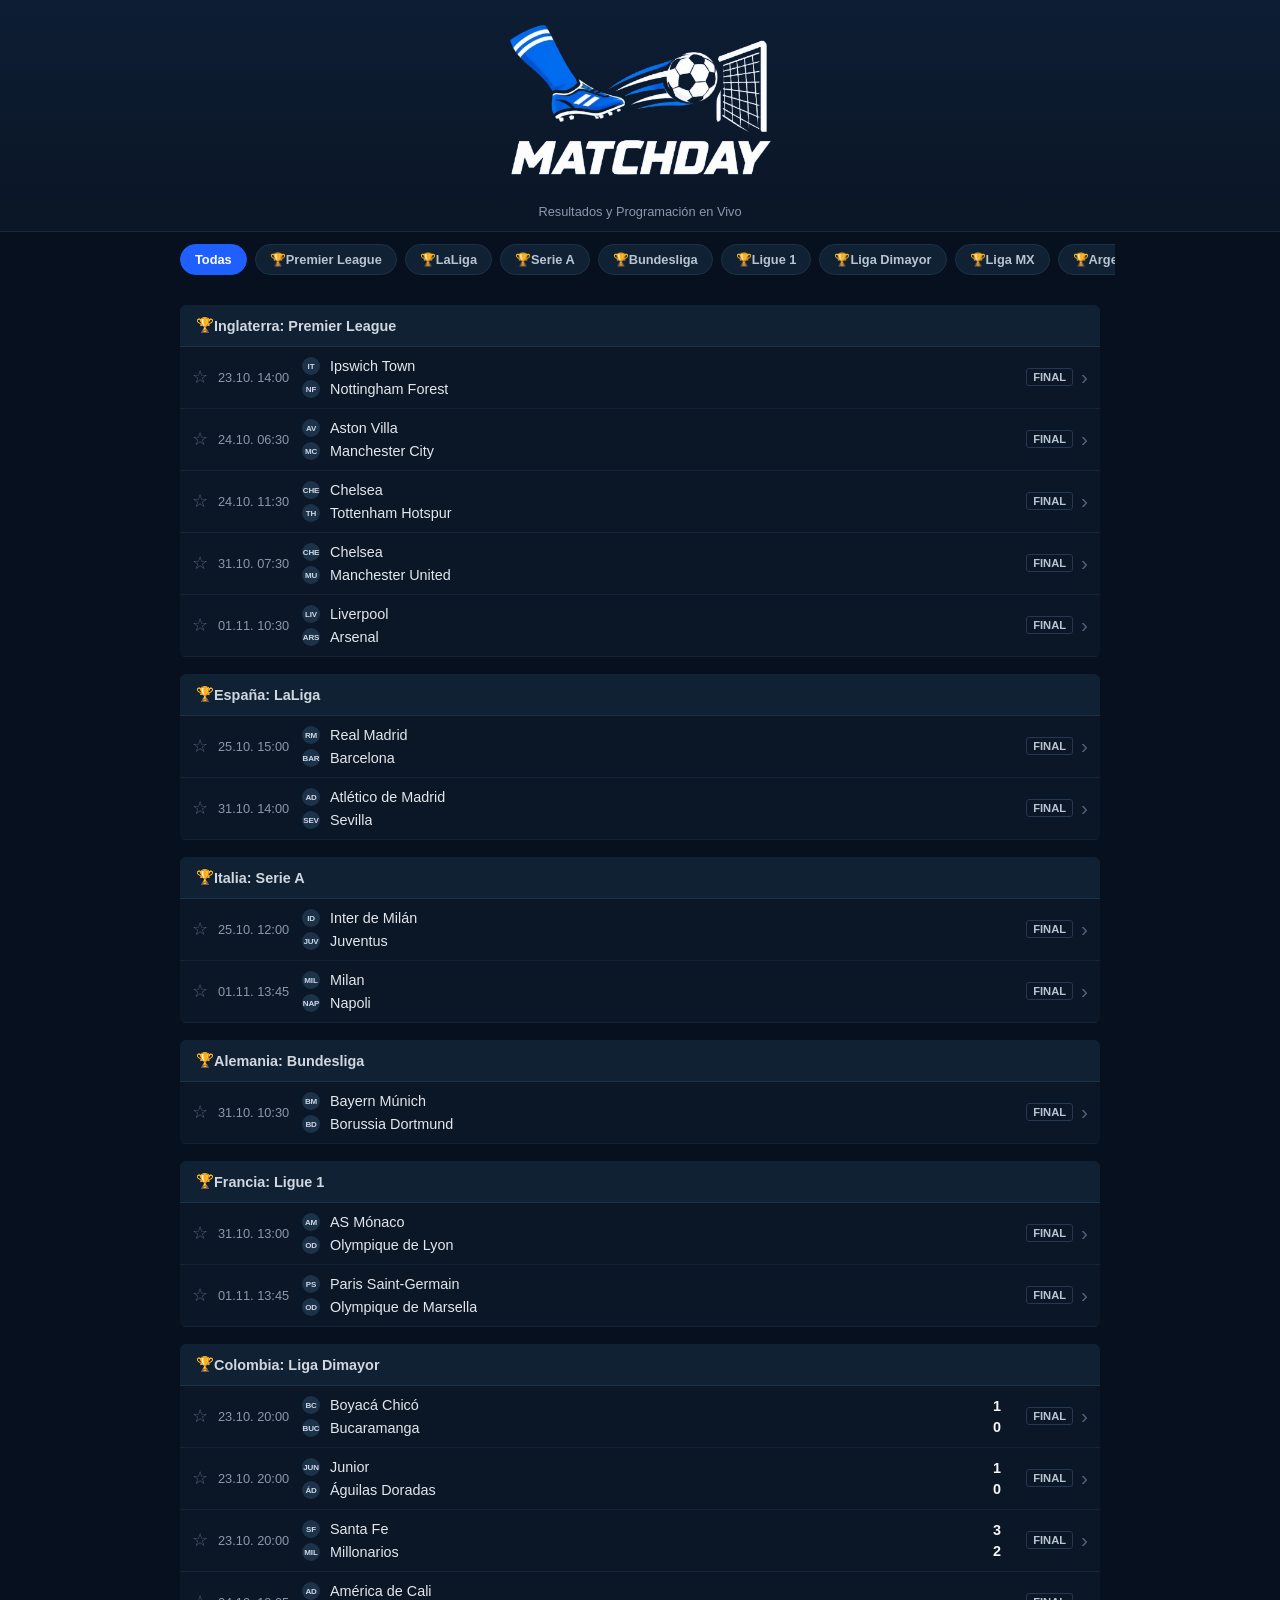
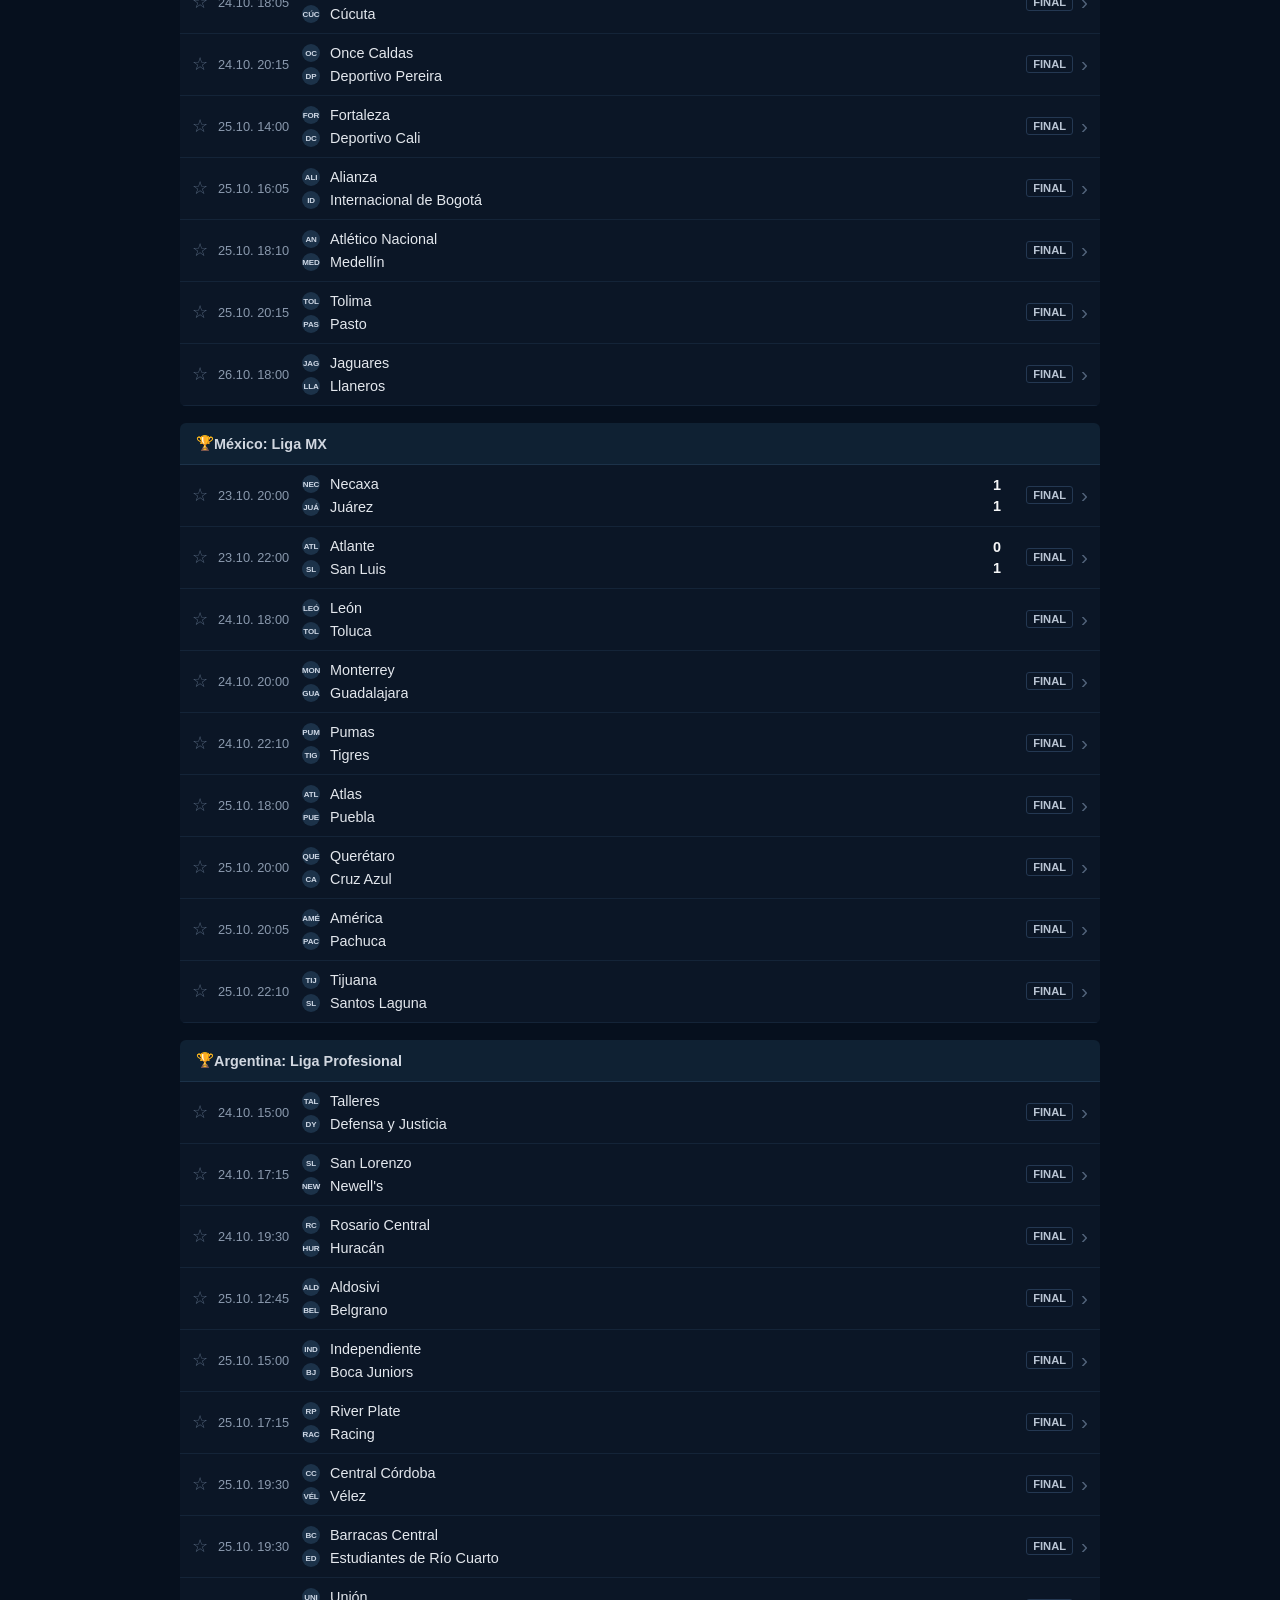
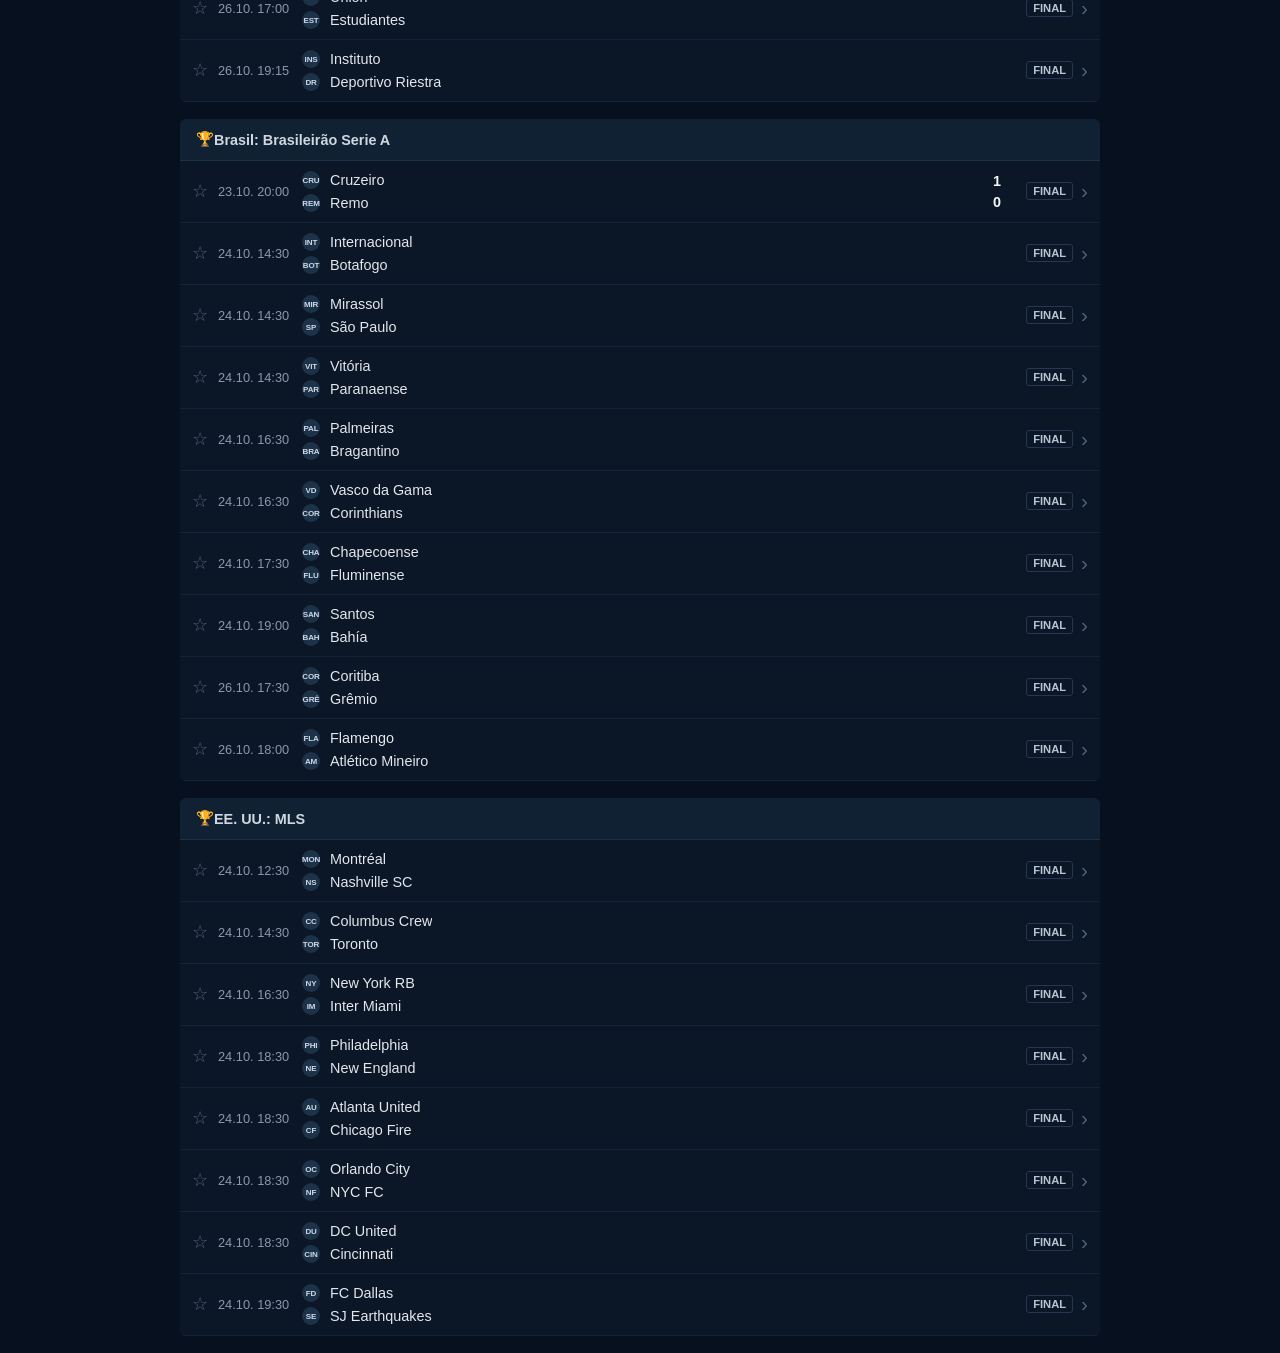
==== index.html @ f4b24bb0 "Add files via upload" ====
<!DOCTYPE html>
<html lang="es">
<head>
    <meta charset="UTF-8">
    <meta name="viewport" content="width=device-width, initial-scale=1.0">
    <title>Matchday - Marcadores de Fútbol</title>
    <link rel="stylesheet" href="styles.css">
    <link rel="manifest" href="manifest.json">
    <link rel="icon" type="image/png" href="logo.png">
    <link rel="apple-touch-icon" href="logo.png">
    <meta name="theme-color" content="#0b1626">
</head>
<body>
    <header class="header-principal">
        <div class="logo-container">
            <img src="logo.png" class="app-logo" alt="Matchday">
        </div>
        <p class="header-subtitulo">Resultados y Programación en Vivo</p>
    </header>

    <nav id="filtros" class="filtros" aria-label="Filtrar por liga"></nav>

    <main id="partidos-container"></main>

    <script src="datos.js"></script>
    <script src="partidos-extra.js"></script>
    <script src="config.js"></script>
    <script src="en-vivo.js"></script>
    <script src="app.js"></script>
</body>
</html>
---- styles.css ----
* { box-sizing: border-box; }

body {
    font-family: -apple-system, BlinkMacSystemFont, "Segoe UI", Roboto, Helvetica, Arial, sans-serif;
    margin: 0;
    padding: 0;
    background-color: #06101e;
    color: #f5f6f7;
    -webkit-tap-highlight-color: transparent;
}

a { color: inherit; text-decoration: none; }

/* ---------- Header principal + logo ---------- */
.header-principal {
    background: linear-gradient(180deg, #0d1d33 0%, #0b1626 100%);
    text-align: center;
    padding: 10px 10px 12px;
    border-bottom: 1px solid #1a293d;
}

.logo-container {
    display: flex;
    justify-content: center;
}

/* El PNG es cuadrado con mucho margen transparente:
   lo recortamos con object-fit: cover para que el logo llene el espacio */
.app-logo {
    width: min(300px, 80vw);
    aspect-ratio: 500 / 320;
    object-fit: cover;
    object-position: center 47%;
    display: block;
}

.header-subtitulo {
    margin: 2px 0 0;
    font-size: 0.8rem;
    color: #8a99ad;
}

/* ---------- Filtros ---------- */
.filtros {
    display: flex;
    gap: 8px;
    overflow-x: auto;
    padding: 12px 15px 0;
    max-width: 950px;
    margin: 0 auto;
    scrollbar-width: none;
}
.filtros::-webkit-scrollbar { display: none; }

.chip {
    flex-shrink: 0;
    background: #0f2133;
    color: #b9c4d3;
    border: 1px solid #1c3249;
    border-radius: 999px;
    padding: 7px 14px;
    font-size: 0.8rem;
    font-weight: 600;
    cursor: pointer;
}
.chip.activo {
    background: #1f5eff;
    border-color: #1f5eff;
    color: #fff;
}

/* ---------- Lista de partidos ---------- */
main {
    padding: 15px;
    max-width: 950px;
    margin: 0 auto;
}

.torneo-header {
    background-color: #0f2133;
    padding: 12px 16px;
    font-size: 0.9rem;
    font-weight: bold;
    color: #d1d7e0;
    display: flex;
    align-items: center;
    border-bottom: 1px solid #1c3249;
    margin-top: 15px;
    border-radius: 6px 6px 0 0;
}

.contenedor-partidos {
    background-color: #0b1626;
    border-bottom: 2px solid #06101e;
    border-radius: 0 0 6px 6px;
    overflow: hidden;
}

.partido {
    display: flex;
    align-items: center;
    padding: 10px 12px;
    border-bottom: 1px solid #142438;
    min-height: 52px;
    cursor: pointer;
    transition: background-color .15s;
}
.partido:hover, .partido:active { background-color: #122236; }

.info-tiempo {
    display: flex;
    align-items: center;
    gap: 10px;
    width: 110px;
    font-size: 0.8rem;
    color: #8a99ad;
    flex-shrink: 0;
}
.star-icon { color: #52637a; font-size: 1.1rem; }

.equipos-contenedor {
    flex-grow: 1;
    min-width: 0;
    display: flex;
    flex-direction: column;
    gap: 5px;
}

.fila-equipo {
    display: flex;
    align-items: center;
    font-size: 0.9rem;
    color: #e3e7ed;
}
.fila-equipo span:last-child {
    overflow: hidden;
    text-overflow: ellipsis;
    white-space: nowrap;
}

.escudo {
    width: 18px;
    height: 18px;
    object-fit: contain;
    margin-right: 10px;
    flex-shrink: 0;
}

/* Círculo con iniciales cuando no hay escudo */
.escudo-iniciales {
    display: inline-flex;
    align-items: center;
    justify-content: center;
    background: #1c3249;
    color: #cfd8e6;
    border-radius: 50%;
    font-weight: 700;
    font-size: 0.5rem;
    letter-spacing: -0.02em;
}

.goles {
    display: flex;
    flex-direction: column;
    gap: 5px;
    margin: 0 14px;
    font-weight: 700;
    font-size: 0.9rem;
    text-align: center;
    min-width: 14px;
}

.acciones-partido {
    display: flex;
    align-items: center;
    gap: 8px;
    flex-shrink: 0;
    margin-left: 8px;
}
.chevron { color: #52637a; font-size: 1.3rem; line-height: 1; }

.estado-badge {
    font-size: 0.7rem;
    color: #8a99ad;
    border: 1px solid #243852;
    padding: 2px 6px;
    border-radius: 3px;
    text-transform: uppercase;
    font-weight: 600;
}
.estado-vivo { color: #ff4d5e; border-color: #ff4d5e; }
.estado-fin  { color: #b9c4d3; }

.vacio, .vacio-mini { color: #8a99ad; text-align: center; padding: 30px 0; }
.vacio-mini { padding: 8px 0; font-size: 0.85rem; }

/* ---------- Página de detalle ---------- */
.header-detalle {
    background-color: #0b1626;
    border-bottom: 1px solid #1a293d;
    padding: 8px 12px;
    display: flex;
    align-items: center;
    justify-content: space-between;
    position: sticky;
    top: 0;
    z-index: 5;
}
.btn-volver { font-size: 0.95rem; font-weight: 600; color: #8ab0ff; padding: 6px 4px; }
.logo-mini {
    height: 44px;
    aspect-ratio: 500 / 320;
    object-fit: cover;
    object-position: center 47%;
    display: block;
}

.tarjeta {
    background: #0b1626;
    border: 1px solid #142438;
    border-radius: 8px;
    padding: 16px;
    margin-bottom: 14px;
}
.tarjeta h2 {
    margin: 0 0 10px;
    font-size: 0.85rem;
    text-transform: uppercase;
    letter-spacing: .05em;
    color: #8a99ad;
}

.hero { text-align: center; }
.hero-liga { font-size: 0.85rem; color: #d1d7e0; font-weight: 600; }
.hero-fecha { font-size: 0.8rem; color: #8a99ad; margin: 4px 0 18px; text-transform: capitalize; }
.hero-equipos {
    display: grid;
    grid-template-columns: 1fr auto 1fr;
    align-items: center;
    gap: 8px;
    margin-bottom: 14px;
}
.hero-equipo { display: flex; flex-direction: column; align-items: center; gap: 8px; font-weight: 600; font-size: 0.95rem; }
.escudo-grande { width: 64px; height: 64px; object-fit: contain; }
.escudo-grande.escudo-iniciales { font-size: 1.2rem; }
.vs-grande { font-size: 1.1rem; font-weight: 700; color: #52637a; }
.marcador-grande { font-size: 2.2rem; font-weight: 800; white-space: nowrap; }
.marcador-grande span { color: #52637a; }

.dato {
    display: flex;
    justify-content: space-between;
    gap: 12px;
    padding: 9px 0;
    border-bottom: 1px solid #142438;
    font-size: 0.9rem;
}
.dato:last-child { border-bottom: none; }
.dato-label { color: #8a99ad; }
.dato-valor { text-align: right; font-weight: 600; }

.h2h-fila {
    display: grid;
    grid-template-columns: 78px 1fr auto 1fr;
    gap: 8px;
    padding: 8px 0;
    border-bottom: 1px solid #142438;
    font-size: 0.82rem;
    align-items: center;
}
.h2h-fecha { color: #8a99ad; }
.h2h-res { font-weight: 700; }
.h2h-eq.der { text-align: right; }

.alineaciones { display: grid; grid-template-columns: 1fr 1fr; gap: 16px; }
.alineaciones h3 { margin: 0 0 6px; font-size: 0.9rem; }
.alineaciones ul { margin: 0; padding-left: 18px; font-size: 0.85rem; color: #d1d7e0; line-height: 1.7; }

@media (max-width: 480px) {
    .info-tiempo { width: 92px; gap: 6px; }
}

/* ---------- Goles / tarjetas / estadísticas ---------- */
.eventos-grid { display: grid; grid-template-columns: 1fr 1fr; gap: 16px; }
.evento { display: flex; align-items: center; gap: 8px; font-size: 0.85rem; padding: 5px 0; }
.evento .min { color: #8a99ad; margin-left: auto; font-size: 0.78rem; }
.eventos-grid .der .evento { flex-direction: row-reverse; }
.eventos-grid .der .evento .min { margin-left: 0; margin-right: auto; }

.stat { margin-bottom: 14px; }
.stat:last-child { margin-bottom: 0; }
.stat-fila { display: grid; grid-template-columns: 60px 1fr 60px; align-items: center; text-align: center; font-size: 0.88rem; margin-bottom: 6px; }
.stat-v { font-weight: 700; }
.stat-l { color: #b9c4d3; }
.stat-barra { height: 4px; background: #1f5eff; border-radius: 2px; overflow: hidden; }
.stat-barra i { display: block; height: 100%; background: #ff4d5e; }

/* ---------- En vivo y banderas ---------- */
.torneo-header span { min-width: 0; }
.bandera { width: 20px; height: 14px; object-fit: cover; border-radius: 2px; margin-right: 9px; flex-shrink: 0; }
.bandera-chip { width: 16px; height: 11px; object-fit: cover; border-radius: 2px; margin-right: 6px; vertical-align: -1px; }
.hero-liga { display: flex; align-items: center; justify-content: center; }
.min-vivo { color: #ff4d5e; font-weight: 700; animation: parpadeo 1.6s ease-in-out infinite; }
.goles:empty { display: none; }
.goles.vivo { color: #ff4d5e; }
.hero-minuto { color: #ff4d5e; font-weight: 700; font-size: 1rem; margin-bottom: 8px; animation: parpadeo 1.6s ease-in-out infinite; }
.estado-apl { color: #f5a623; border-color: #f5a623; }
@keyframes parpadeo { 50% { opacity: .45; } }
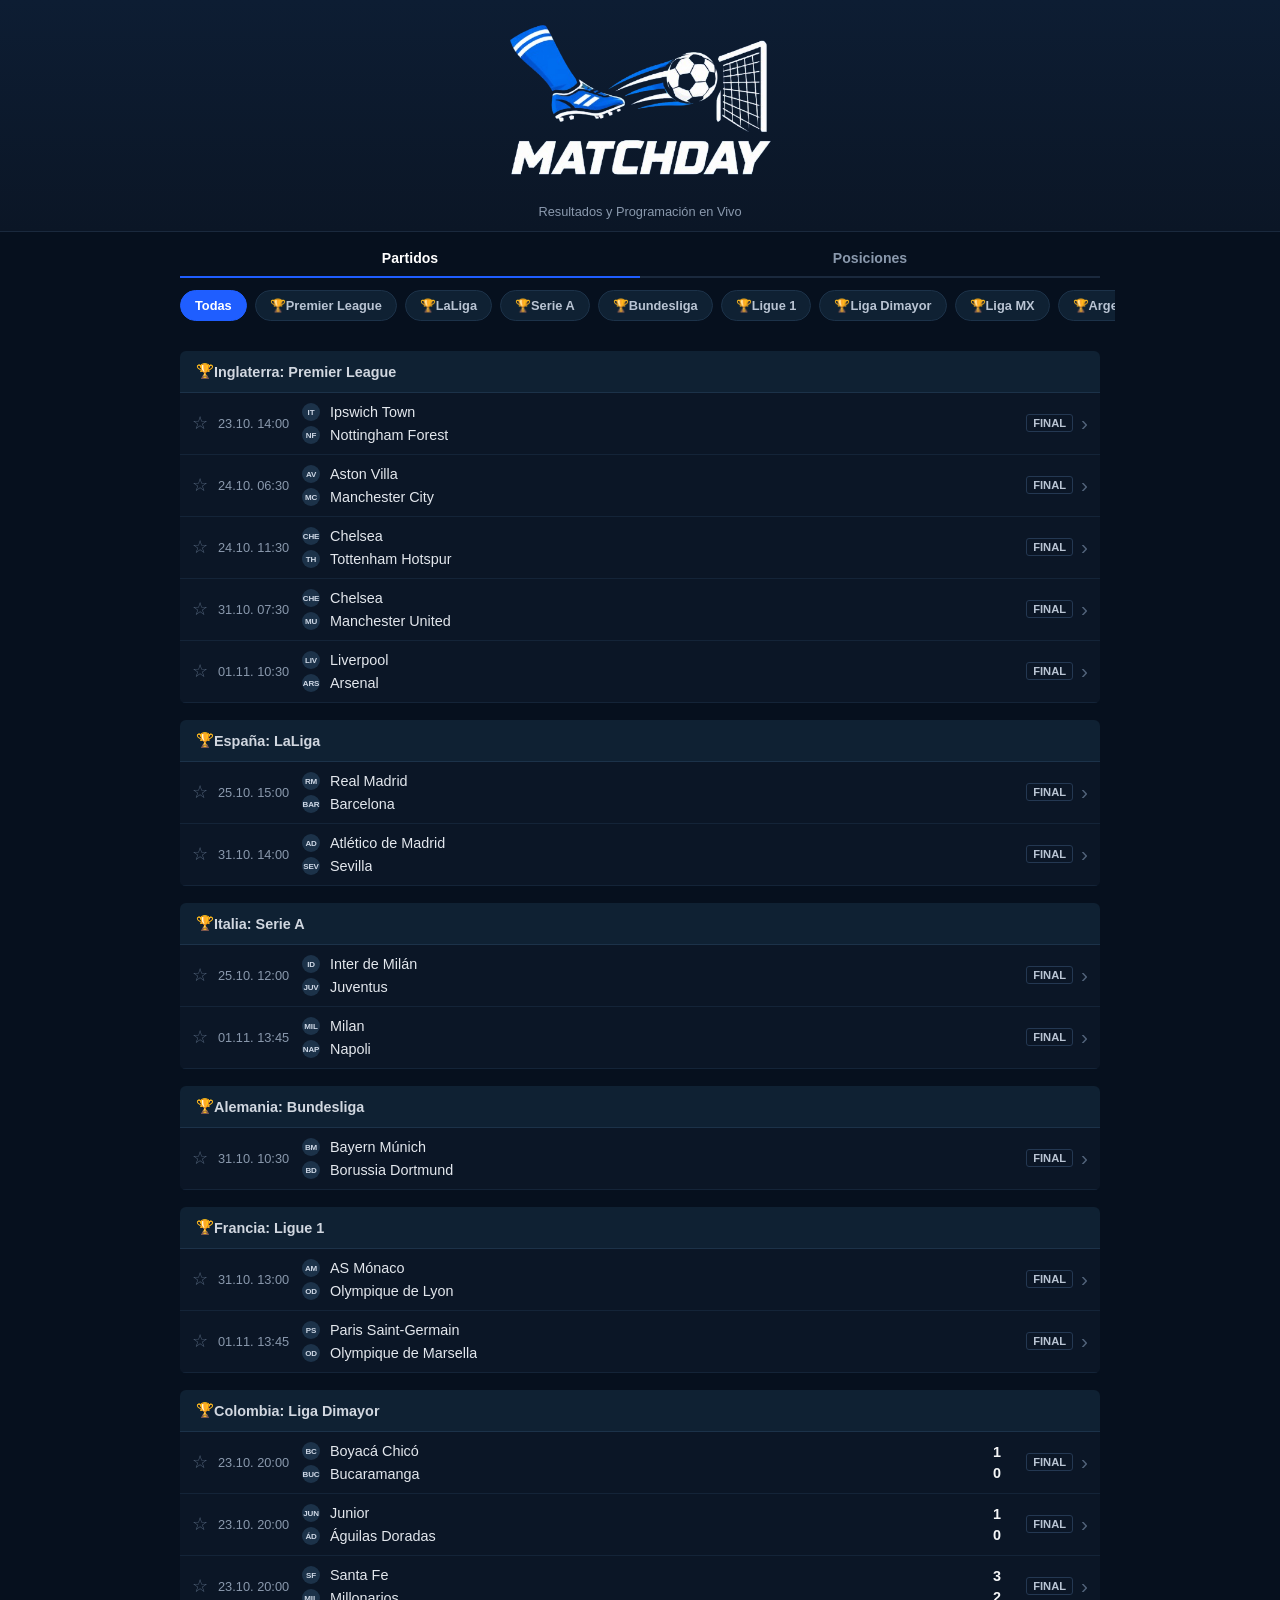
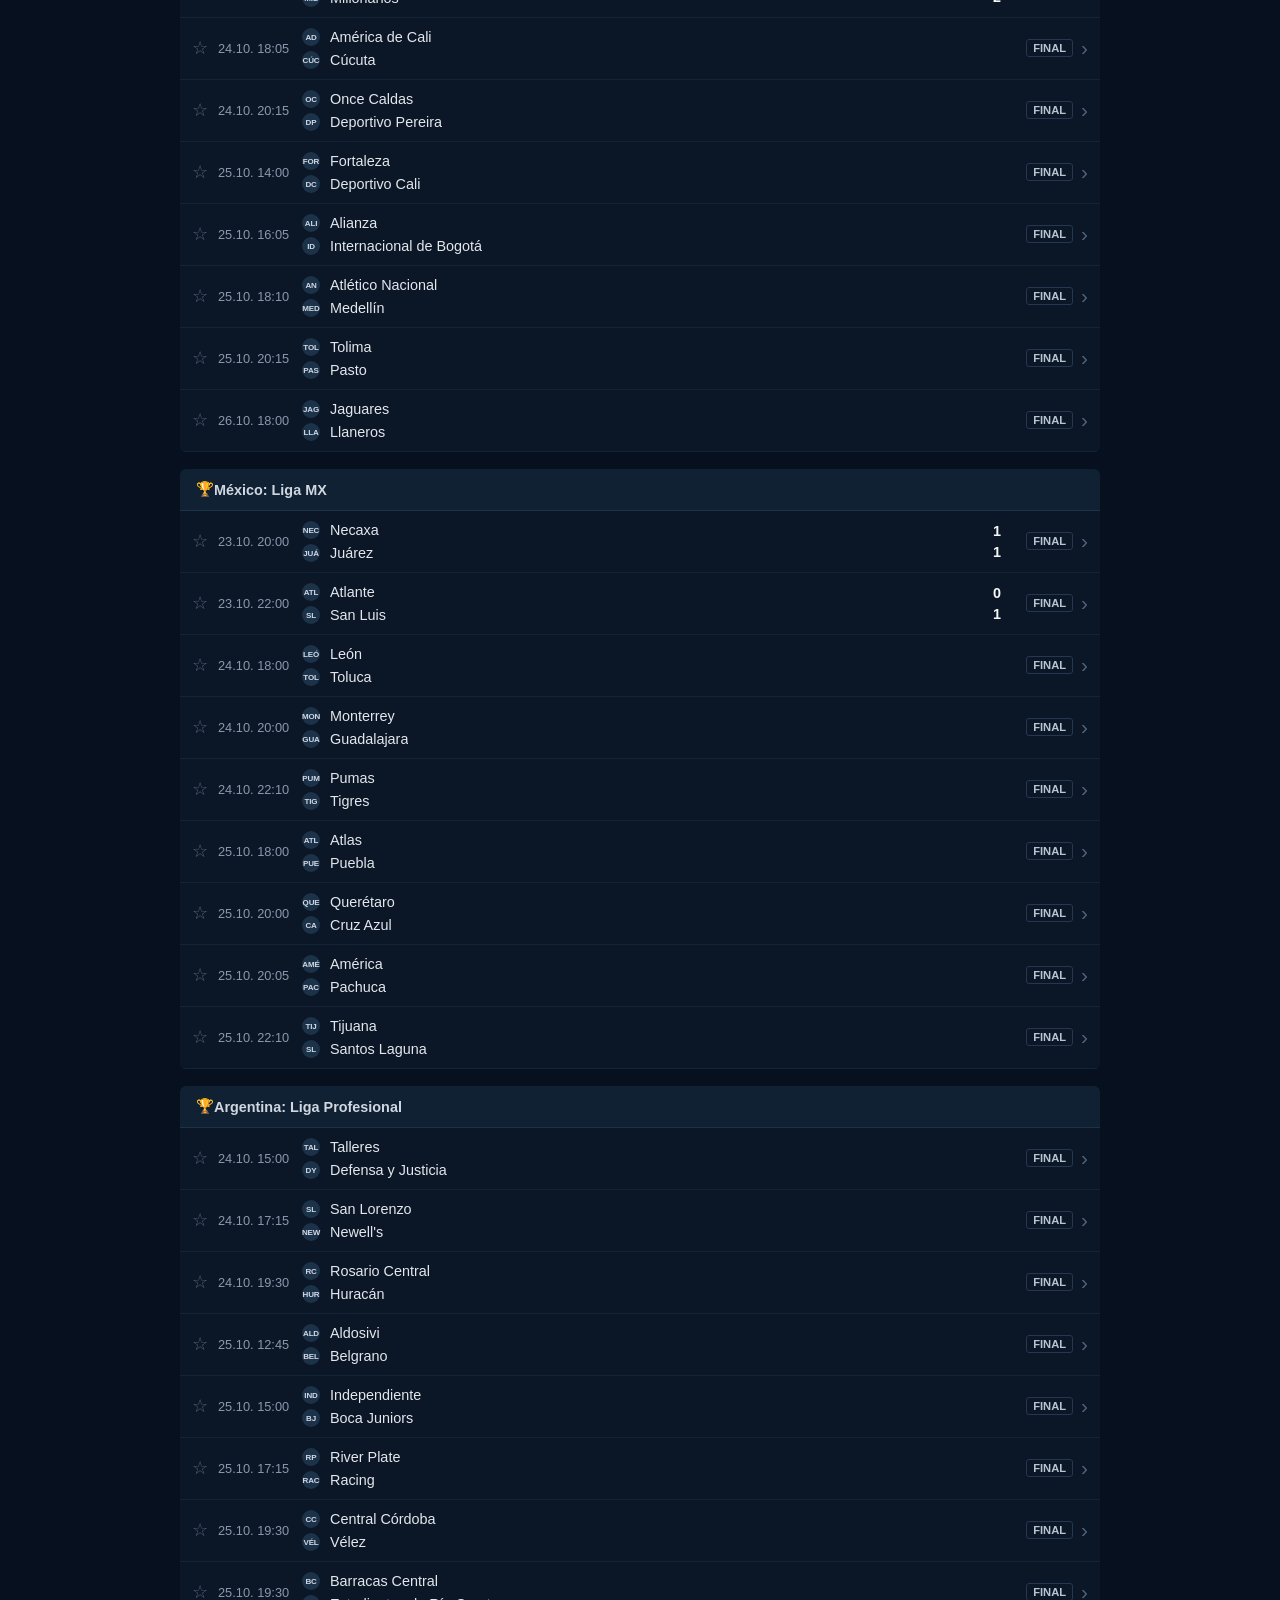
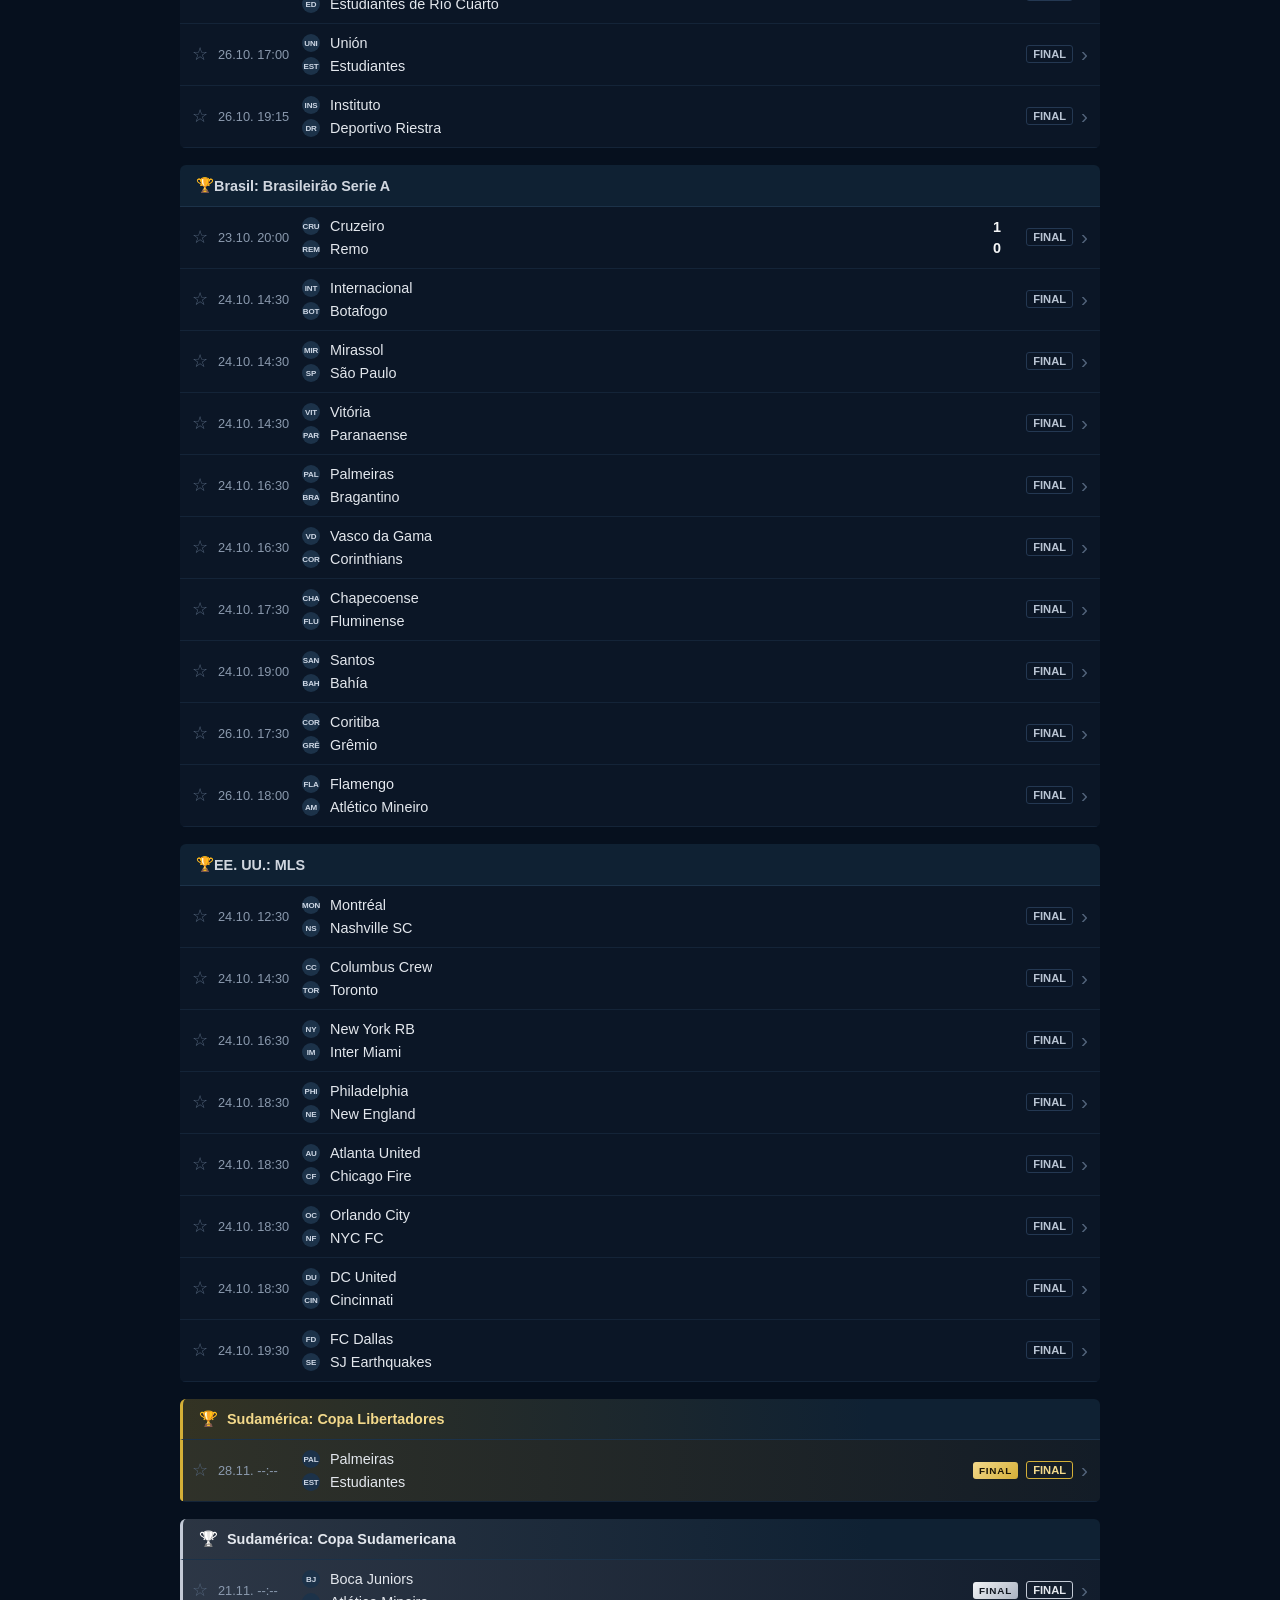
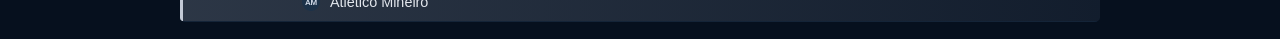
==== commit 78c1fef3: "Add files via upload" ====
--- a/index.html
+++ b/index.html
@@ -18,14 +18,18 @@
         <p class="header-subtitulo">Resultados y Programación en Vivo</p>
     </header>
 
+    <div id="vistas" class="vistas"></div>
+
     <nav id="filtros" class="filtros" aria-label="Filtrar por liga"></nav>
 
     <main id="partidos-container"></main>
 
     <script src="datos.js"></script>
     <script src="partidos-extra.js"></script>
+    <script src="escudos.js"></script>
     <script src="config.js"></script>
     <script src="en-vivo.js"></script>
+    <script src="posiciones.js"></script>
     <script src="app.js"></script>
 </body>
 </html>
--- a/styles.css
+++ b/styles.css
@@ -306,3 +306,108 @@
 .hero-minuto { color: #ff4d5e; font-weight: 700; font-size: 1rem; margin-bottom: 8px; animation: parpadeo 1.6s ease-in-out infinite; }
 .estado-apl { color: #f5a623; border-color: #f5a623; }
 @keyframes parpadeo { 50% { opacity: .45; } }
+
+/* ============================================================
+   Vista "Posiciones", finales en oro / plata
+   ============================================================ */
+.vistas { display: flex; max-width: 950px; margin: 0 auto; padding: 8px 15px 0; }
+.vista-btn {
+    flex: 1; background: transparent; color: #8a99ad; border: 0;
+    border-bottom: 2px solid #1a293d; padding: 10px 0; font-size: 0.88rem; font-weight: 700; cursor: pointer;
+}
+.vista-btn.activo { color: #fff; border-bottom-color: #1f5eff; }
+
+.pos-controles { display: flex; align-items: center; gap: 10px; margin: 4px 0 12px; flex-wrap: wrap; }
+.pos-select {
+    background: #0f2133; color: #e3e7ed; border: 1px solid #1c3249;
+    border-radius: 6px; padding: 7px 10px; font-size: 0.82rem; max-width: 100%;
+}
+.pos-info { color: #8a99ad; font-size: 0.75rem; margin-left: auto; }
+.pos-refrescar, .pos-reintentar {
+    background: #0f2133; color: #b9c4d3; border: 1px solid #1c3249;
+    border-radius: 6px; padding: 5px 10px; font-size: 0.9rem; cursor: pointer;
+}
+.pos-refrescar:disabled { opacity: .35; cursor: default; }
+.pos-reintentar { margin-top: 12px; font-size: 0.85rem; }
+
+.pos-bloque { margin-bottom: 18px; }
+.pos-titulo {
+    background: #0f2133; padding: 10px 14px; font-size: 0.82rem; font-weight: 700;
+    color: #d1d7e0; border-radius: 6px 6px 0 0; border-bottom: 1px solid #1c3249;
+}
+.pos-scroll { overflow-x: auto; background: #0b1626; border-radius: 6px; }
+.pos-titulo + .pos-scroll { border-radius: 0 0 6px 6px; }
+.pos-tabla { width: 100%; border-collapse: collapse; font-size: 0.82rem; }
+.pos-tabla th {
+    color: #8a99ad; font-weight: 600; font-size: 0.68rem; text-align: center;
+    padding: 9px 4px; border-bottom: 1px solid #1c3249; text-transform: uppercase;
+}
+.pos-tabla td { padding: 9px 4px; text-align: center; border-bottom: 1px solid #142438; }
+.pos-tabla tr:last-child td { border-bottom: 0; }
+.pos-tabla .c-pos { width: 38px; padding-left: 8px; }
+.pos-tabla .c-eq { text-align: left; width: 100%; max-width: 0; }
+.pos-tabla td:nth-child(n+3):not(.c-pts) { color: #b9c4d3; min-width: 24px; }
+.pos-tabla .c-pts { font-weight: 800; color: #fff; min-width: 30px; padding-right: 10px; }
+.pos-eq { display: flex; align-items: center; min-width: 0; color: #e3e7ed; }
+.pos-eq span:last-child { overflow: hidden; text-overflow: ellipsis; white-space: nowrap; }
+.pos-num {
+    display: inline-flex; align-items: center; justify-content: center;
+    width: 22px; height: 22px; border-radius: 50%; font-weight: 700; color: #b9c4d3;
+}
+.z-azul   { --zona: #1f5eff; }
+.z-naranja{ --zona: #f5a623; }
+.z-verde  { --zona: #22c55e; }
+.z-rojo   { --zona: #ff4d5e; }
+.z-teal   { --zona: #2fb6a3; }
+tr[class^="z-"] .pos-num { background: var(--zona); color: #fff; }
+
+.c-ancho { display: none; }
+@media (min-width: 600px) { .pos-tabla th.c-ancho, .pos-tabla td.c-ancho { display: table-cell; } }
+.c-forma { white-space: nowrap; }
+.c-forma i { display: inline-block; width: 8px; height: 8px; border-radius: 50%; margin: 0 2px; background: #52637a; }
+.c-forma .f-g { background: #22c55e; }
+.c-forma .f-p { background: #ff4d5e; }
+
+.pos-leyenda { display: flex; flex-wrap: wrap; gap: 6px 16px; font-size: 0.72rem; color: #8a99ad; margin: -6px 2px 18px; }
+.pos-leyenda i { display: inline-block; width: 9px; height: 9px; border-radius: 50%; margin-right: 6px; }
+
+/* Copas: trofeo en oro (Libertadores) o gris (Sudamericana) */
+.copa-icono { margin-right: 9px; font-size: 0.95rem; line-height: 1; flex-shrink: 0; }
+.chip .copa-icono { margin-right: 6px; font-size: 0.8rem; }
+.copa-sudamericana { filter: grayscale(1) brightness(1.3); }
+
+/* Cabecera de la competición */
+.torneo-header.tema-oro   { color: #f3d98b; border-left: 3px solid #d4af37; background: linear-gradient(90deg, rgba(212, 175, 55, .22), #0f2133 75%); }
+.torneo-header.tema-plata { color: #e4e8ee; border-left: 3px solid #c3cad6; background: linear-gradient(90deg, rgba(195, 202, 214, .20), #0f2133 75%); }
+.tema-oro   .pos-titulo { color: #f3d98b; border-left: 3px solid #d4af37; }
+.tema-plata .pos-titulo { color: #e4e8ee; border-left: 3px solid #c3cad6; }
+
+/* Fila de la final en la lista */
+.partido.final-oro   { background: linear-gradient(90deg, rgba(212, 175, 55, .18), rgba(212, 175, 55, .04)); box-shadow: inset 3px 0 0 #d4af37; }
+.partido.final-plata { background: linear-gradient(90deg, rgba(195, 202, 214, .18), rgba(195, 202, 214, .04)); box-shadow: inset 3px 0 0 #c3cad6; }
+.partido.final-oro:hover, .partido.final-oro:active     { background: rgba(212, 175, 55, .24); }
+.partido.final-plata:hover, .partido.final-plata:active { background: rgba(195, 202, 214, .22); }
+.tag-final { font-size: 0.62rem; font-weight: 800; letter-spacing: .08em; padding: 3px 6px; border-radius: 3px; }
+.final-oro   .tag-final { color: #1a1405; background: linear-gradient(135deg, #f3d98b, #d4af37); }
+.final-plata .tag-final { color: #10161f; background: linear-gradient(135deg, #f1f3f6, #aab3c2); }
+.final-oro   .estado-prog, .final-oro   .estado-fin { color: #f3d98b; border-color: #d4af37; }
+.final-plata .estado-prog, .final-plata .estado-fin { color: #e4e8ee; border-color: #c3cad6; }
+.final-oro   .goles:not(.vivo) { color: #f3d98b; }
+.final-plata .goles:not(.vivo) { color: #e4e8ee; }
+
+/* Tarjeta principal del partido */
+.hero.final-oro {
+    border-color: #d4af37;
+    background: radial-gradient(120% 90% at 50% 0%, rgba(212, 175, 55, .22), #0b1626 65%);
+    box-shadow: 0 0 0 1px rgba(212, 175, 55, .25), 0 8px 30px rgba(212, 175, 55, .10);
+}
+.hero.final-plata {
+    border-color: #c3cad6;
+    background: radial-gradient(120% 90% at 50% 0%, rgba(195, 202, 214, .20), #0b1626 65%);
+    box-shadow: 0 0 0 1px rgba(195, 202, 214, .25), 0 8px 30px rgba(195, 202, 214, .08);
+}
+.hero-final { display: inline-block; margin: 8px 0 0; font-size: 0.72rem; font-weight: 800; letter-spacing: .14em; padding: 4px 12px; border-radius: 999px; }
+.final-oro   .hero-final { color: #1a1405; background: linear-gradient(135deg, #f3d98b, #d4af37); }
+.final-plata .hero-final { color: #10161f; background: linear-gradient(135deg, #f1f3f6, #aab3c2); }
+.hero.final-oro   .hero-liga { color: #f3d98b; }
+.hero.final-plata .hero-liga { color: #e4e8ee; }
